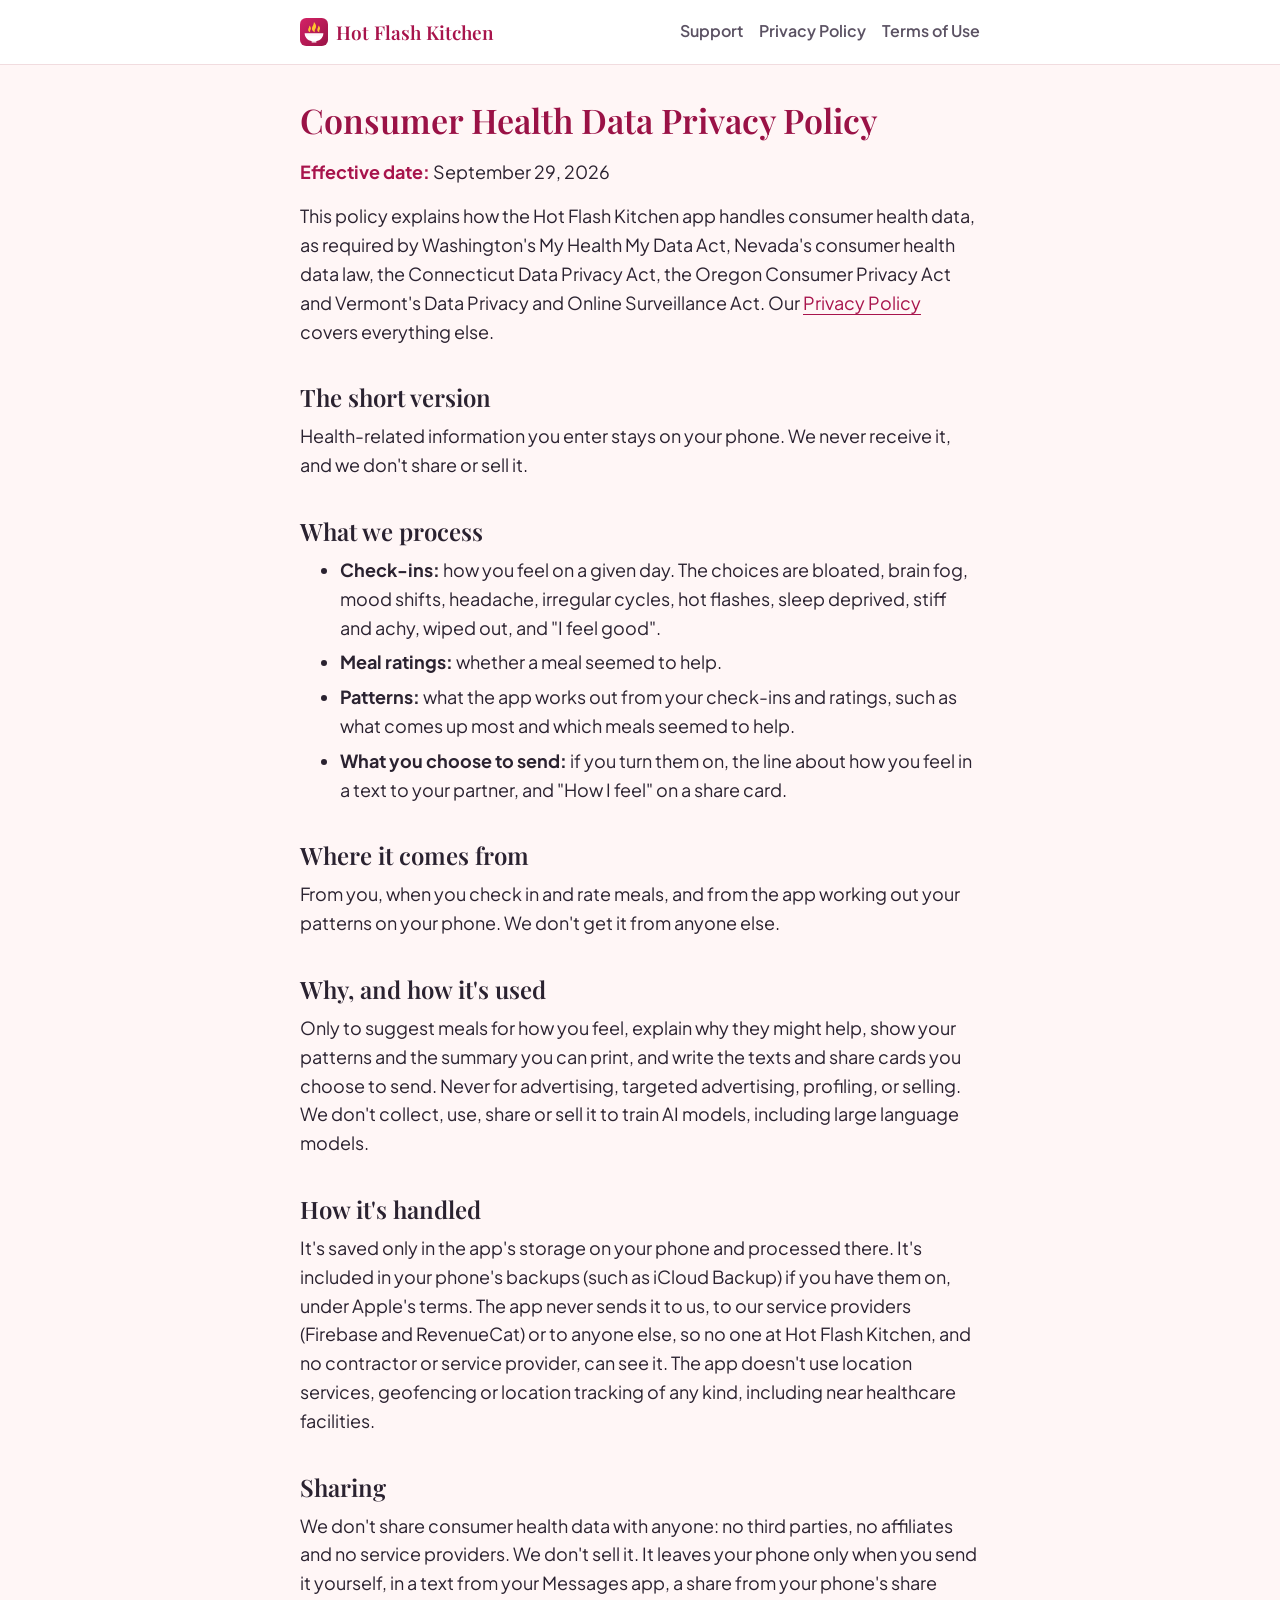
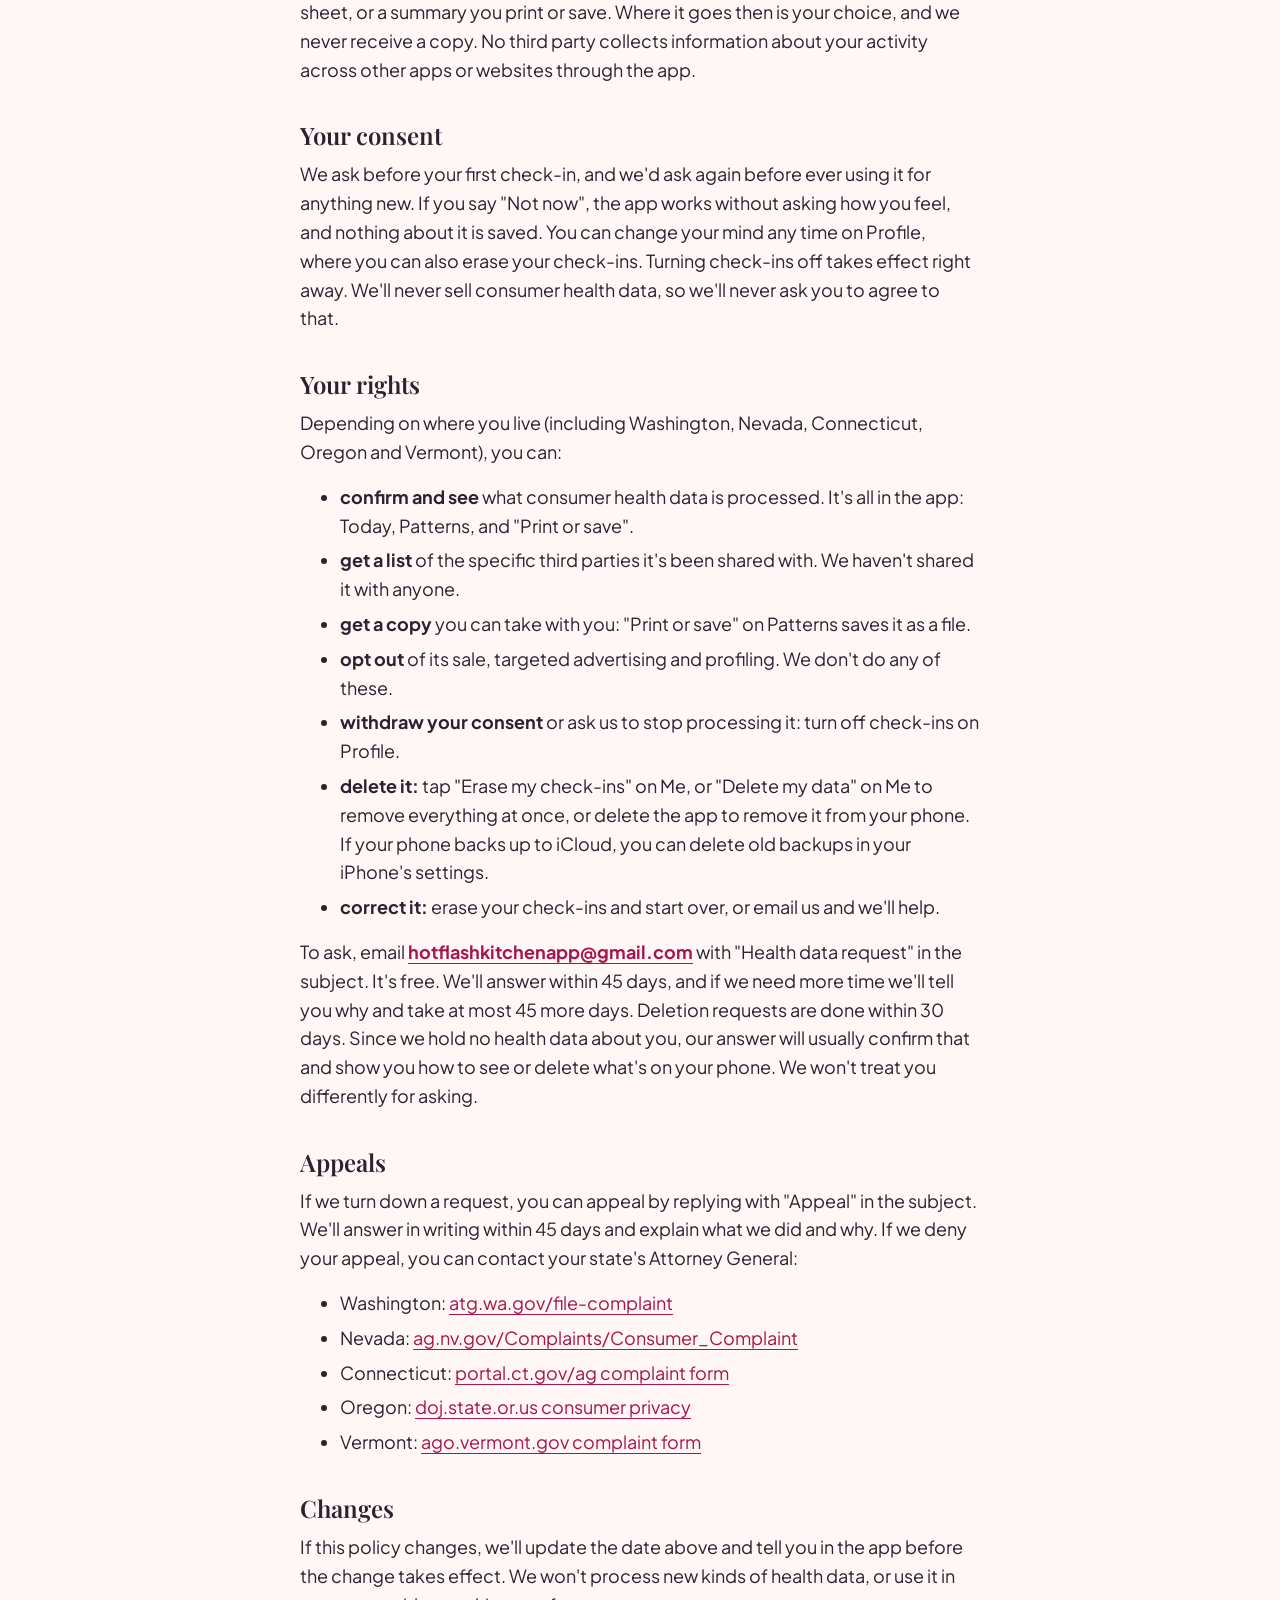
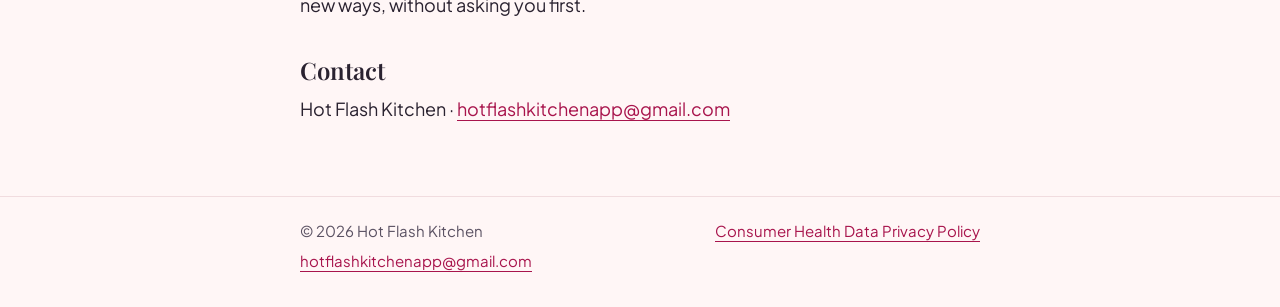
==== consumer-health-data/index.html @ 40b597d4 "Follow buttons: YouTube (@HotFlashKitchen) added on the notify page, and a "Follow along" row (TikTo" ====
<!doctype html>
<html lang="en">
<head>
<meta charset="utf-8">
<meta name="viewport" content="width=device-width, initial-scale=1">
<title>Consumer Health Data Privacy Policy · Hot Flash Kitchen</title>
<meta name="description" content="Hot Flash Kitchen: food ideas for how you feel today, with Partner Mode.">
<link rel="icon" href="/favicon.svg" type="image/svg+xml">
<link rel="stylesheet" href="/site.css?v=9fe4f8e2">
</head>
<body class="legal">
<header class="top"><div class="top-in"><a class="brand" href="/">Hot Flash Kitchen<i aria-hidden="true"></i></a><nav><a href="/">Support</a><a href="/privacy-policy/">Privacy Policy</a><a href="/terms-of-use/">Terms of Use</a></nav></div></header>
<main class="page">
<h1>Consumer Health Data Privacy Policy</h1>
<p><strong>Effective date:</strong> September 29, 2026</p>
<p>This policy explains how the Hot Flash Kitchen app handles consumer health data, as required by
Washington&#39;s My Health My Data Act, Nevada&#39;s consumer health data law, the Connecticut Data Privacy
Act, the Oregon Consumer Privacy Act and Vermont&#39;s Data Privacy and Online Surveillance Act. Our <a href="/privacy-policy/">Privacy Policy</a> covers everything else.</p>
<h2>The short version</h2>
<p>Health-related information you enter stays on your phone. We never receive it, and we don&#39;t share or
sell it.</p>
<h2>What we process</h2>
<ul>
<li><strong>Check-ins:</strong> how you feel on a given day. The choices are bloated, brain fog, mood shifts,
headache, irregular cycles, hot flashes, sleep deprived, stiff and achy, wiped out, and &quot;I feel
good&quot;.</li>
<li><strong>Meal ratings:</strong> whether a meal seemed to help.</li>
<li><strong>Patterns:</strong> what the app works out from your check-ins and ratings, such as what comes up most and
which meals seemed to help.</li>
<li><strong>What you choose to send:</strong> if you turn them on, the line about how you feel in a text to your
partner, and &quot;How I feel&quot; on a share card.</li>
</ul>
<h2>Where it comes from</h2>
<p>From you, when you check in and rate meals, and from the app working out your patterns on your phone.
We don&#39;t get it from anyone else.</p>
<h2>Why, and how it&#39;s used</h2>
<p>Only to suggest meals for how you feel, explain why they might help, show your patterns and the
summary you can print, and write the texts and share cards you choose to send. Never for advertising,
targeted advertising, profiling, or selling. We don&#39;t collect, use, share or sell it to train AI
models, including large language models.</p>
<h2>How it&#39;s handled</h2>
<p>It&#39;s saved only in the app&#39;s storage on your phone and processed there. It&#39;s included in your phone&#39;s
backups (such as iCloud Backup) if you have them on, under Apple&#39;s terms. The app never sends it to
us, to our service providers (Firebase and RevenueCat) or to anyone else, so no one at Hot Flash
Kitchen, and no contractor or service provider, can see it. The app doesn&#39;t use location services,
geofencing or location tracking of any kind, including near healthcare facilities.</p>
<h2>Sharing</h2>
<p>We don&#39;t share consumer health data with anyone: no third parties, no affiliates and no service
providers. We don&#39;t sell it. It leaves your phone only when you send it yourself, in a text from your
Messages app, a share from your phone&#39;s share sheet, or a summary you print or save. Where it goes
then is your choice, and we never receive a copy. No third party collects information about your
activity across other apps or websites through the app.</p>
<h2>Your consent</h2>
<p>We ask before your first check-in, and we&#39;d ask again before ever using it for anything new. If you
say &quot;Not now&quot;, the app works without asking how you feel, and nothing about it is saved. You can
change your mind any time on Profile, where you can also erase your check-ins. Turning check-ins off
takes effect right away. We&#39;ll never sell consumer health data, so we&#39;ll never ask you to agree to
that.</p>
<h2>Your rights</h2>
<p>Depending on where you live (including Washington, Nevada, Connecticut, Oregon and Vermont), you can:</p>
<ul>
<li><strong>confirm and see</strong> what consumer health data is processed. It&#39;s all in the app: Today, Patterns,
and &quot;Print or save&quot;.</li>
<li><strong>get a list</strong> of the specific third parties it&#39;s been shared with. We haven&#39;t shared it with
anyone.</li>
<li><strong>get a copy</strong> you can take with you: &quot;Print or save&quot; on Patterns saves it as a file.</li>
<li><strong>opt out</strong> of its sale, targeted advertising and profiling. We don&#39;t do any of these.</li>
<li><strong>withdraw your consent</strong> or ask us to stop processing it: turn off check-ins on Profile.</li>
<li><strong>delete it:</strong> tap &quot;Erase my check-ins&quot; on Me, or &quot;Delete my data&quot; on Me to remove everything at
once, or delete the app to remove it from your phone.
If your phone backs up to iCloud, you can delete old backups in your iPhone&#39;s settings.</li>
<li><strong>correct it:</strong> erase your check-ins and start over, or email us and we&#39;ll help.</li>
</ul>
<p>To ask, email <strong><a href="mailto:hotflashkitchenapp@gmail.com">hotflashkitchenapp@gmail.com</a></strong> with &quot;Health data request&quot; in the subject. It&#39;s free.
We&#39;ll answer within 45 days, and if we need more time we&#39;ll tell you why and take at most 45 more
days. Deletion requests are done within 30 days. Since we hold no health data about you, our answer
will usually confirm that and show you how to see or delete what&#39;s on your phone. We won&#39;t treat you
differently for asking.</p>
<h2>Appeals</h2>
<p>If we turn down a request, you can appeal by replying with &quot;Appeal&quot; in the subject. We&#39;ll answer in
writing within 45 days and explain what we did and why. If we deny your appeal, you can contact your
state&#39;s Attorney General:</p>
<ul>
<li>Washington: <a href="https://www.atg.wa.gov/file-complaint">atg.wa.gov/file-complaint</a></li>
<li>Nevada: <a href="https://ag.nv.gov/Complaints/Consumer_Complaint/">ag.nv.gov/Complaints/Consumer_Complaint</a></li>
<li>Connecticut: <a href="https://portal.ct.gov/ag/common/complaint-form-landing-page">portal.ct.gov/ag complaint form</a></li>
<li>Oregon: <a href="https://www.doj.state.or.us/consumer-protection/id-theft-data-breaches/privacy/">doj.state.or.us consumer privacy</a></li>
<li>Vermont: <a href="https://ago.vermont.gov/consumer-assistance-program-complaint-form">ago.vermont.gov complaint form</a></li>
</ul>
<h2>Changes</h2>
<p>If this policy changes, we&#39;ll update the date above and tell you in the app before the change takes
effect. We won&#39;t process new kinds of health data, or use it in new ways, without asking you first.</p>
<h2>Contact</h2>
<p>Hot Flash Kitchen · <a href="mailto:hotflashkitchenapp@gmail.com">hotflashkitchenapp@gmail.com</a></p>

</main>
<footer class="foot"><div class="foot-in"><span>© 2026 Hot Flash Kitchen</span><a href="/consumer-health-data/" aria-current="page">Consumer Health Data Privacy Policy</a><a href="mailto:hotflashkitchenapp@gmail.com">hotflashkitchenapp@gmail.com</a></div></footer>
</body>
</html>
---- site.css ----
@font-face{font-family:"Playfair Display";font-style:normal;font-weight:400 900;font-display:swap;src:url(/fonts/playfair-display-latin-ext.woff2) format("woff2");unicode-range:U+0100-02BA,U+02BD-02C5,U+02C7-02CC,U+02CE-02D7,U+02DD-02FF,U+0304,U+0308,U+0329,U+1D00-1DBF,U+1E00-1E9F,U+1EF2-1EFF,U+2020,U+20A0-20AB,U+20AD-20C0,U+2113,U+2C60-2C7F,U+A720-A7FF}
@font-face{font-family:"Playfair Display";font-style:normal;font-weight:400 900;font-display:swap;src:url(/fonts/playfair-display-latin.woff2) format("woff2");unicode-range:U+0000-00FF,U+0131,U+0152-0153,U+02BB-02BC,U+02C6,U+02DA,U+02DC,U+0304,U+0308,U+0329,U+2000-206F,U+20AC,U+2122,U+2191,U+2193,U+2212,U+2215,U+FEFF,U+FFFD}
@font-face{font-family:"Plus Jakarta Sans";font-style:normal;font-weight:400 800;font-display:swap;src:url(/fonts/plus-jakarta-sans-latin-ext.woff2) format("woff2");unicode-range:U+0100-02BA,U+02BD-02C5,U+02C7-02CC,U+02CE-02D7,U+02DD-02FF,U+0304,U+0308,U+0329,U+1D00-1DBF,U+1E00-1E9F,U+1EF2-1EFF,U+2020,U+20A0-20AB,U+20AD-20C0,U+2113,U+2C60-2C7F,U+A720-A7FF}
@font-face{font-family:"Plus Jakarta Sans";font-style:normal;font-weight:400 800;font-display:swap;src:url(/fonts/plus-jakarta-sans-latin.woff2) format("woff2");unicode-range:U+0000-00FF,U+0131,U+0152-0153,U+02BB-02BC,U+02C6,U+02DA,U+02DC,U+0304,U+0308,U+0329,U+2000-206F,U+20AC,U+2122,U+2191,U+2193,U+2212,U+2215,U+FEFF,U+FFFD}
:root{--paper:#FFF6F6;--card:#FFFFFF;--ink:#2A2230;--muted:#5B5263;--edge:#F1DCDF;--main:#C21858;--main-text:#A8144C;--main-soft:#FDE4EC;--head:#9A1246;--sun:#FFC52E;color-scheme:light}
@media (prefers-color-scheme:dark){:root{--paper:#211619;--card:#2D1F24;--ink:#FAF4F6;--muted:#C9BDC8;--edge:#4A3139;--main:#F0507F;--main-text:#FF9DBB;--main-soft:#452331;--head:#FFF3F6;color-scheme:dark}}
*{box-sizing:border-box}
html{-webkit-text-size-adjust:100%}
body{margin:0;background:var(--paper);color:var(--ink);font:18px/1.6 "Plus Jakarta Sans",system-ui,sans-serif}
.top{border-bottom:1px solid var(--edge);background:var(--card)}
.top-in,.page,.foot-in{max-width:720px;margin:0 auto;padding-inline:20px}
.top-in{display:flex;flex-wrap:wrap;align-items:center;justify-content:space-between;gap:10px 20px;padding-block:14px}
.brand{font-family:"Playfair Display",Georgia,serif;font-weight:600;font-size:22px;color:var(--main-text);text-decoration:none}
/* The shared header: the app icon (the warm bowl, /logo.svg) before the name, on every page that uses
   the header (class="brand"), so new pages get it too. Legal pages (body class="legal") show it smaller. */
.brand{display:inline-flex;align-items:center;gap:10px}
.brand::before{content:"";flex:none;width:40px;height:40px;background:url(/logo.svg) center/contain no-repeat}
.brand i{display:none}
.legal .brand{font-size:19px;gap:8px}
.legal .brand::before{width:28px;height:28px}
nav{display:flex;flex-wrap:wrap;gap:6px 16px}
nav a{color:var(--muted);text-decoration:none;font-weight:600;font-size:16px;padding:4px 0;border-bottom:2px solid transparent}
nav a[aria-current]{color:var(--main-text);border-color:var(--main)}
.page{padding-block:36px 56px}
h1,h2,h3{font-family:"Playfair Display",Georgia,serif;font-weight:600;text-wrap:balance}
h1{font-size:34px;line-height:1.15;color:var(--head);margin:0 0 18px}
h2{font-size:24px;line-height:1.25;margin:36px 0 10px}
h3{font-size:20px;margin:26px 0 8px}
p,ul,ol{margin:0 0 16px;max-width:66ch}
li{margin:0 0 6px}
a{color:var(--main-text);text-underline-offset:4px}
strong{font-weight:700}
.page > p:first-of-type strong:first-child{color:var(--main-text)}
table{border-collapse:collapse;margin:0 0 18px;font-size:16px;display:block;overflow-x:auto}
th,td{border:1px solid var(--edge);padding:8px 10px;text-align:left;vertical-align:top}
code{font-size:.9em;background:var(--main-soft);padding:1px 5px;border-radius:6px}
.foot{border-top:1px solid var(--edge);color:var(--muted);font-size:15px}
.foot-in{padding-block:22px 34px;display:flex;flex-wrap:wrap;gap:6px 18px;justify-content:space-between}
.signup{margin:8px 0 24px;max-width:560px}
.signup label{display:block;font-weight:600;margin:0 0 8px}
.signup-row{display:flex;flex-wrap:wrap;gap:10px}
.signup input{flex:1 1 240px;min-height:54px;padding:0 16px;font:inherit;color:var(--ink);background:var(--card);border:1px solid var(--edge);border-radius:14px}
.signup button{min-height:54px;padding:0 24px;font:600 17px "Plus Jakarta Sans",system-ui,sans-serif;color:#fff;background:var(--main);border:0;border-radius:14px;cursor:pointer}
@media (prefers-color-scheme:dark){.signup button{color:#2A0714}}
.fine{font-size:15px;color:var(--muted)}
/* The launch box: the line, about a subheading's size, with the button centered under it. */
.launch{background:var(--main-soft);border-radius:18px;padding:28px 24px;margin:0 0 28px;display:flex;flex-direction:column;align-items:center;gap:18px;text-align:center}
.launch p{margin:0;max-width:none;font-family:"Playfair Display",Georgia,serif;font-weight:600;font-size:24px;line-height:1.25;color:var(--head)}
.launch p strong{color:inherit;font-weight:600}
.launch .btn{font-size:20px;min-width:280px}
/* Actions are buttons, not underlined links (the app's rule): large, filled, in the brand color,
   the full width of a phone. .btn-row lays them two by two on wider screens (four follow buttons, Oct 10). */
.btn{display:inline-flex;align-items:center;justify-content:center;min-height:56px;padding:0 28px;border-radius:14px;background:var(--main);color:#fff;font:600 18px "Plus Jakarta Sans",system-ui,sans-serif;text-decoration:none;text-align:center}
.btn:hover{filter:brightness(1.06)}
.btn:focus-visible{outline:3px solid var(--main-text);outline-offset:3px}
@media (prefers-color-scheme:dark){.btn{color:#2A0714}}
.btn-row{display:grid;grid-template-columns:repeat(2,minmax(0,1fr));gap:12px;margin:8px 0 28px;max-width:720px}
.btn-row .btn{padding:0 12px;white-space:nowrap}
@media (max-width:600px){.btn{width:100%}.btn-row{grid-template-columns:1fr}}
/* The mission line, as a quote under the logo (Oct 7). */
.mission{margin:0 0 28px;padding:4px 0 4px 18px;border-left:4px solid var(--main)}
.mission p{margin:0;max-width:none;font-family:"Playfair Display",Georgia,serif;font-style:italic;font-weight:500;font-size:24px;line-height:1.35;color:var(--head)}
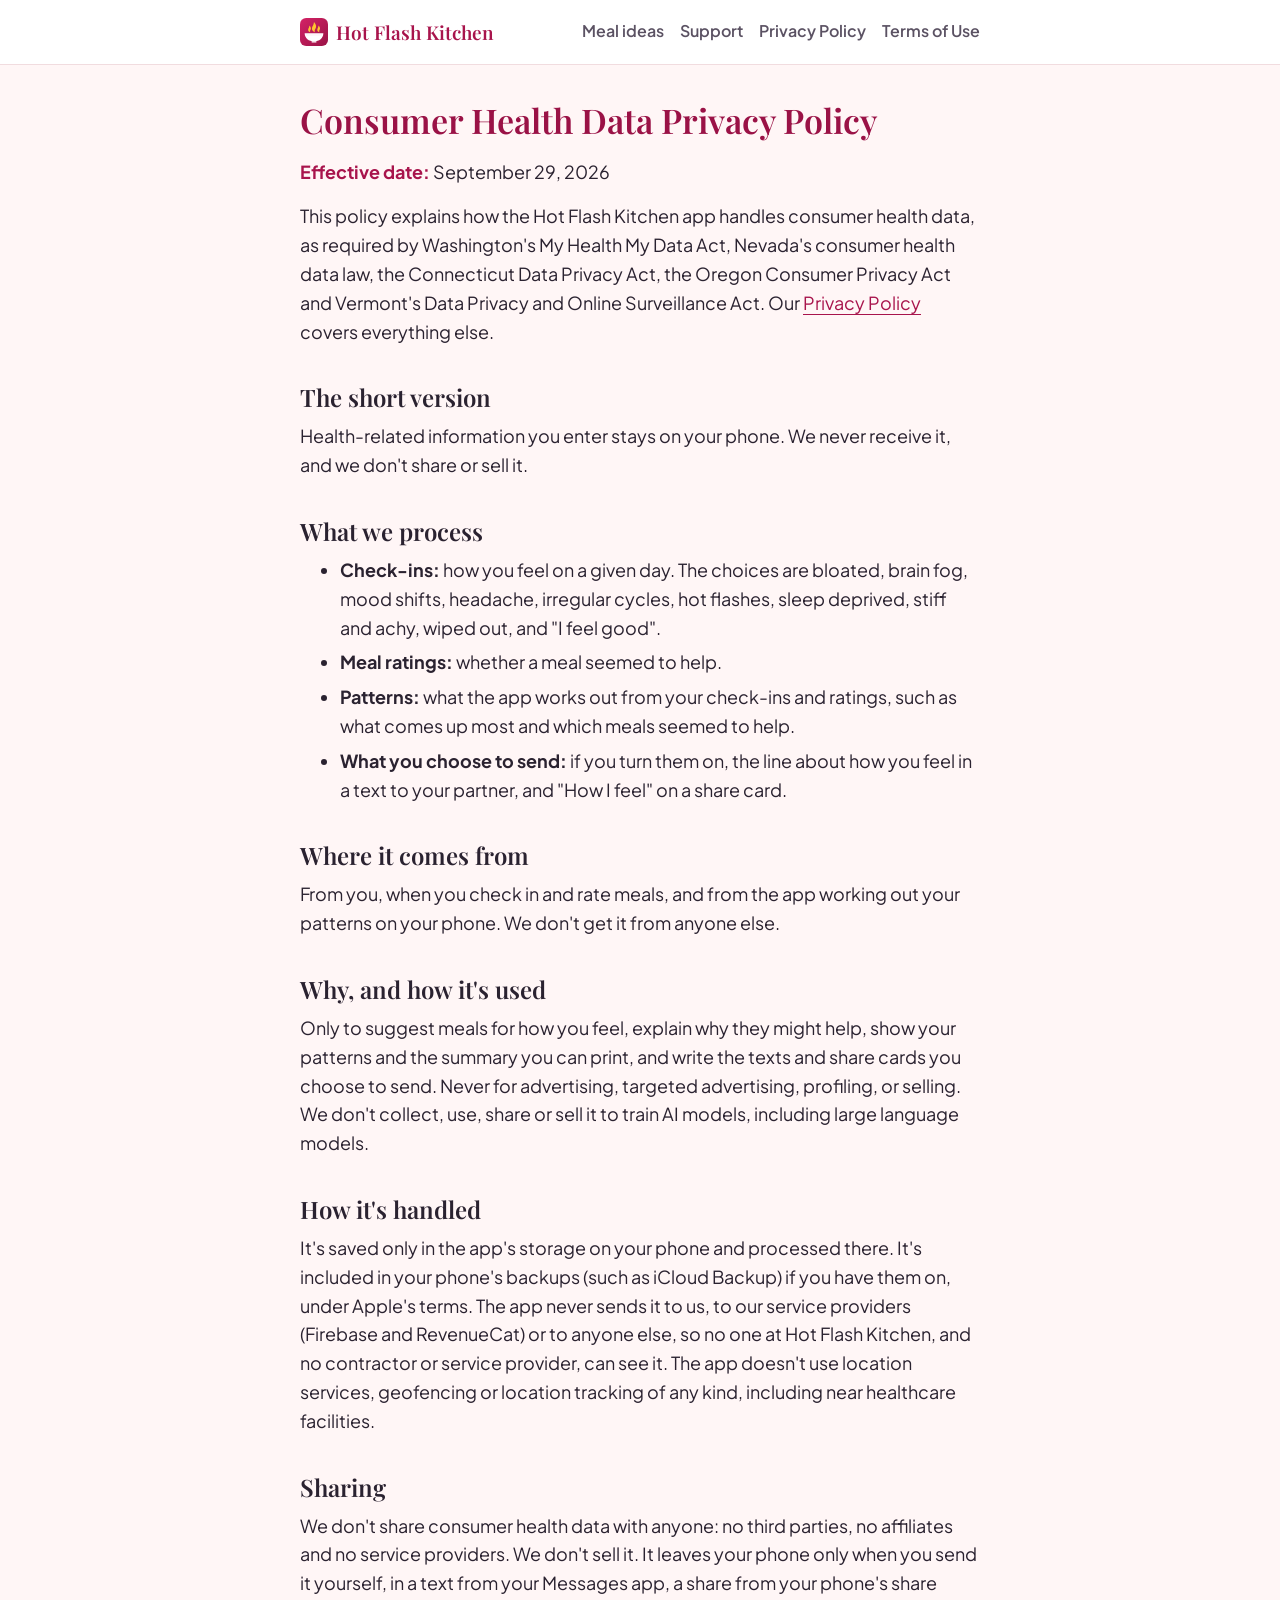
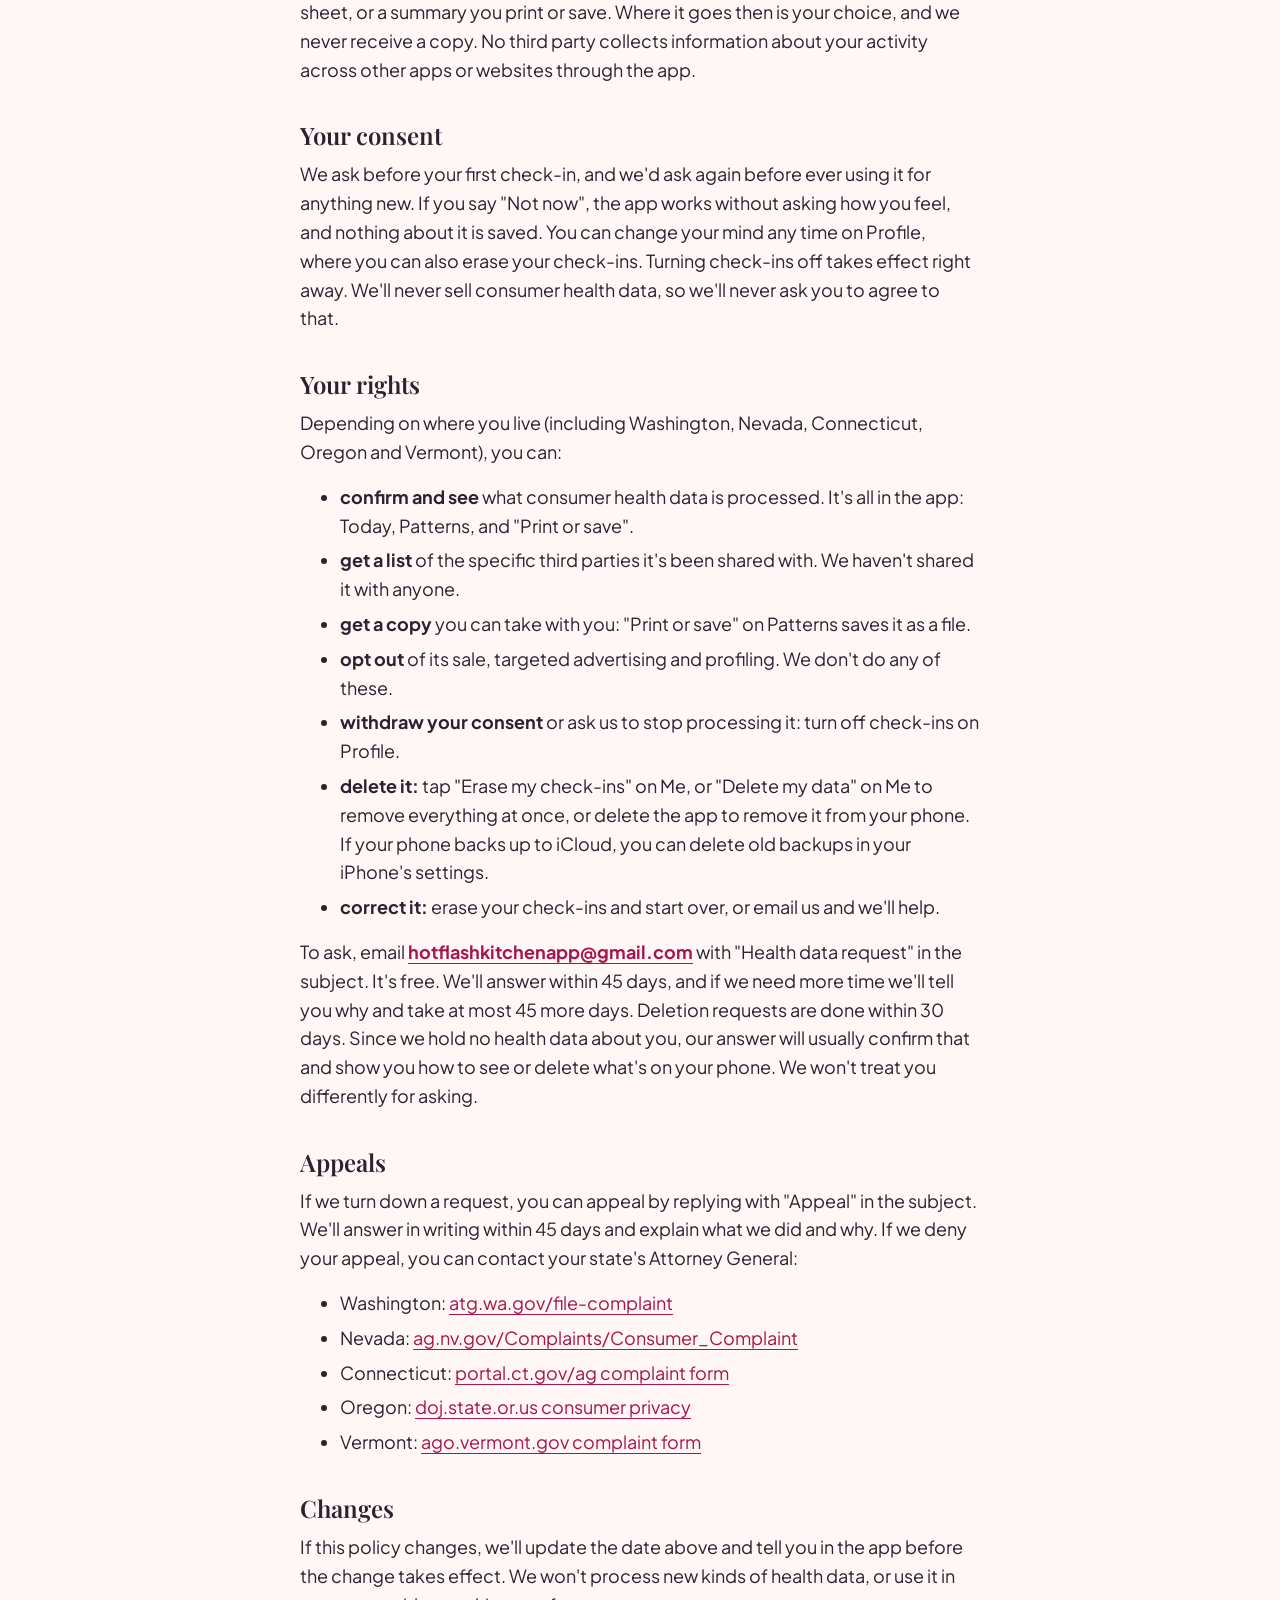
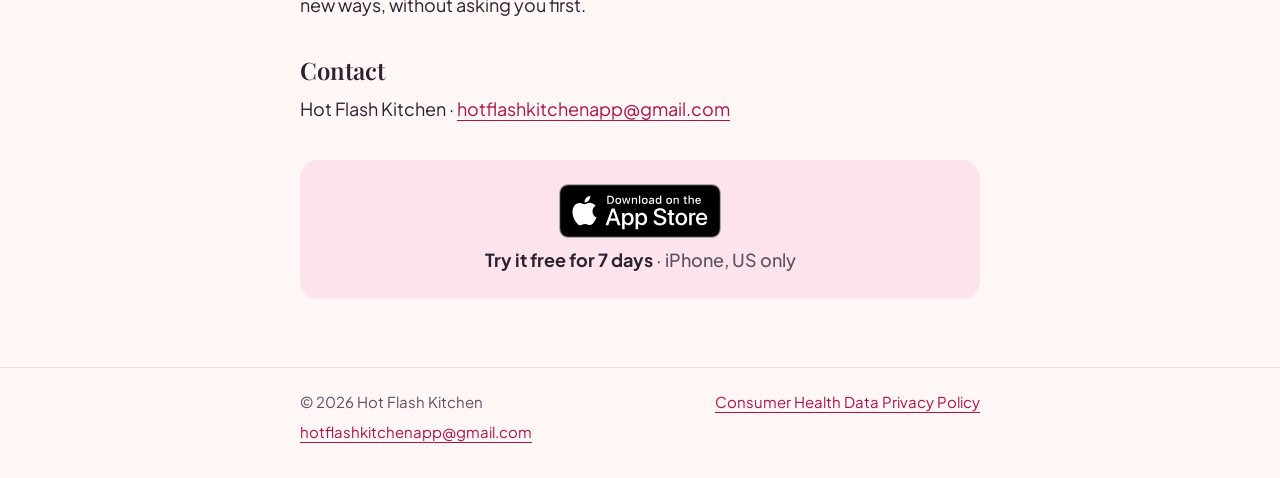
==== commit c3849535: "The home page for downloads and search, six meal idea pages, Support at /support/, a badge with its " ====
--- a/consumer-health-data/index.html
+++ b/consumer-health-data/index.html
@@ -3,13 +3,29 @@
 <head>
 <meta charset="utf-8">
 <meta name="viewport" content="width=device-width, initial-scale=1">
-<title>Consumer Health Data Privacy Policy · Hot Flash Kitchen</title>
-<meta name="description" content="Hot Flash Kitchen: food ideas for how you feel today, with Partner Mode.">
+<title>Consumer Health Data Privacy Policy | Hot Flash Kitchen</title>
+<meta name="description" content="Hot Flash Kitchen's Consumer Health Data Privacy Policy: what the perimenopause meal ideas app collects, why, and your rights.">
+<link rel="canonical" href="https://hotflashkitchen.github.io/consumer-health-data/">
+<meta name="apple-itunes-app" content="app-id=6818412629">
+<meta property="og:type" content="website">
+<meta property="og:site_name" content="Hot Flash Kitchen">
+<meta property="og:title" content="Consumer Health Data Privacy Policy | Hot Flash Kitchen">
+<meta property="og:description" content="Hot Flash Kitchen's Consumer Health Data Privacy Policy: what the perimenopause meal ideas app collects, why, and your rights.">
+<meta property="og:url" content="https://hotflashkitchen.github.io/consumer-health-data/">
+<meta property="og:image" content="https://hotflashkitchen.github.io/img/share.jpg">
+<meta property="og:image:width" content="1200">
+<meta property="og:image:height" content="630">
+<meta property="og:image:alt" content="Hot Flash Kitchen: perimenopause meal ideas for how you feel">
+<meta name="twitter:card" content="summary_large_image">
+<meta name="twitter:title" content="Consumer Health Data Privacy Policy | Hot Flash Kitchen">
+<meta name="twitter:description" content="Hot Flash Kitchen's Consumer Health Data Privacy Policy: what the perimenopause meal ideas app collects, why, and your rights.">
+<meta name="twitter:image" content="https://hotflashkitchen.github.io/img/share.jpg">
 <link rel="icon" href="/favicon.svg" type="image/svg+xml">
-<link rel="stylesheet" href="/site.css?v=9fe4f8e2">
+<link rel="apple-touch-icon" href="/apple-touch-icon.png">
+<link rel="stylesheet" href="/site.css?v=ade4cac2">
 </head>
 <body class="legal">
-<header class="top"><div class="top-in"><a class="brand" href="/">Hot Flash Kitchen<i aria-hidden="true"></i></a><nav><a href="/">Support</a><a href="/privacy-policy/">Privacy Policy</a><a href="/terms-of-use/">Terms of Use</a></nav></div></header>
+<header class="top"><div class="top-in"><a class="brand" href="/">Hot Flash Kitchen<i aria-hidden="true"></i></a><nav><a href="/meal-ideas/">Meal ideas</a><a href="/support/">Support</a><a href="/privacy-policy/">Privacy Policy</a><a href="/terms-of-use/">Terms of Use</a></nav></div></header>
 <main class="page">
 <h1>Consumer Health Data Privacy Policy</h1>
 <p><strong>Effective date:</strong> September 29, 2026</p>
@@ -92,7 +108,7 @@
 effect. We won&#39;t process new kinds of health data, or use it in new ways, without asking you first.</p>
 <h2>Contact</h2>
 <p>Hot Flash Kitchen · <a href="mailto:hotflashkitchenapp@gmail.com">hotflashkitchenapp@gmail.com</a></p>
-
+<div class="cta cta-bottom"><a class="store-badge" href="https://apps.apple.com/app/apple-store/id6818412629?pt=129544938&ct=website-health-data&mt=8"><img src="/app-store-badge.svg" alt="Get Hot Flash Kitchen on the App Store" height="54"></a><p class="cta-line">Try it free for 7 days<span> · iPhone, US only</span></p></div>
 </main>
 <footer class="foot"><div class="foot-in"><span>© 2026 Hot Flash Kitchen</span><a href="/consumer-health-data/" aria-current="page">Consumer Health Data Privacy Policy</a><a href="mailto:hotflashkitchenapp@gmail.com">hotflashkitchenapp@gmail.com</a></div></footer>
 </body>
--- a/site.css
+++ b/site.css
@@ -48,6 +48,18 @@
 .launch p{margin:0;max-width:none;font-family:"Playfair Display",Georgia,serif;font-weight:600;font-size:24px;line-height:1.25;color:var(--head)}
 .launch p strong{color:inherit;font-weight:600}
 .launch .btn{font-size:20px;min-width:280px}
+/* From the release: the app icon and Apple's official badge side by side, both links to the App Store. The badge is
+   only scaled (54px tall, over Apple's 40px minimum), with more than a quarter of its height clear around it. */
+.store-links{display:flex;flex-wrap:wrap;align-items:center;justify-content:center;gap:24px}
+.store-links a{display:block;line-height:0;border-radius:18px}
+.store-links a:focus-visible{outline:3px solid var(--main-text);outline-offset:4px}
+.store-icon img{width:80px;height:80px;border-radius:18px}
+.store-badge img{height:54px;width:auto}
+/* "Tap the icon to get the app." right under the icon and badge (Nov 3): plain sans, readable, in the ink color. */
+.launch p.tap{margin:-4px 0 0;font-family:"Plus Jakarta Sans",system-ui,sans-serif;font-weight:600;font-size:17px;line-height:1.45;color:var(--ink)}
+.launch p.tap + p.android{margin-top:-12px}
+/* The small Android line under the badge (from the release; no date). */
+.launch p.android{margin:-6px 0 0;font-family:"Plus Jakarta Sans",system-ui,sans-serif;font-weight:500;font-size:16px;line-height:1.45;color:var(--muted)}
 /* Actions are buttons, not underlined links (the app's rule): large, filled, in the brand color,
    the full width of a phone. .btn-row lays them two by two on wider screens (four follow buttons, Oct 10). */
 .btn{display:inline-flex;align-items:center;justify-content:center;min-height:56px;padding:0 28px;border-radius:14px;background:var(--main);color:#fff;font:600 18px "Plus Jakarta Sans",system-ui,sans-serif;text-decoration:none;text-align:center}
@@ -60,3 +72,32 @@
 /* The mission line, as a quote under the logo (Oct 7). */
 .mission{margin:0 0 28px;padding:4px 0 4px 18px;border-left:4px solid var(--main)}
 .mission p{margin:0;max-width:none;font-family:"Playfair Display",Georgia,serif;font-style:italic;font-weight:500;font-size:24px;line-height:1.35;color:var(--head)}
+/* Nov 15 (the owner): the home page's hero, the call to action on every page, How it works, the meal ideas. On a phone the
+   headline, the offer line and Apple's badge sit above the fold; the photo follows. */
+img{max-width:100%;height:auto}
+.hero{display:grid;gap:22px;align-items:center;margin:0 0 30px}
+@media (min-width:760px){.hero{grid-template-columns:1.15fr .85fr;gap:36px}}
+.hero h1{font-size:34px;margin:0 0 12px}
+@media (min-width:760px){.hero h1{font-size:44px}}
+.offer{font-weight:700;font-size:19px;line-height:1.45;color:var(--main-text);margin:0 0 16px;max-width:none}
+.hero-img{width:100%;max-width:400px;justify-self:center;border-radius:24px}
+.cta{display:flex;flex-direction:column;align-items:flex-start;gap:8px;margin:0 0 24px}
+.cta-bottom{align-items:center;text-align:center;background:var(--main-soft);border-radius:18px;padding:24px 20px;margin:36px 0 12px}
+.cta .store-badge{display:inline-block;line-height:0;border-radius:10px}
+.cta .store-badge:focus-visible{outline:3px solid var(--main-text);outline-offset:4px}
+.cta .store-badge img{height:54px;width:auto}
+.cta-line{margin:0;font-weight:700;font-size:18px;color:var(--ink);max-width:none}
+.cta-line span{font-weight:500;color:var(--muted)}
+.how{padding-left:24px}
+.how li{margin:0 0 10px}
+.meal-grid{display:grid;grid-template-columns:repeat(2,minmax(0,1fr));gap:14px;margin:12px 0 18px}
+@media (min-width:760px){.meal-grid{grid-template-columns:repeat(3,minmax(0,1fr))}}
+.meal-card{display:flex;flex-direction:column;gap:2px;text-decoration:none;color:var(--ink);background:var(--card);border:1px solid var(--edge);border-radius:16px;overflow:hidden}
+.meal-card:focus-visible{outline:3px solid var(--main-text);outline-offset:3px}
+.meal-card img{width:100%;aspect-ratio:4/5;object-fit:cover}
+.meal-name{font-weight:700;font-size:16px;line-height:1.3;padding:8px 12px 0}
+.meal-meta{font-size:16px;color:var(--muted);padding:0 12px 12px}
+.meal-photo{width:100%;max-width:520px;border-radius:20px;display:block;margin:0 0 18px}
+.facts{list-style:none;padding:0}
+.crumb{margin:0 0 8px;font-size:16px}
+.help{text-align:center;max-width:none}
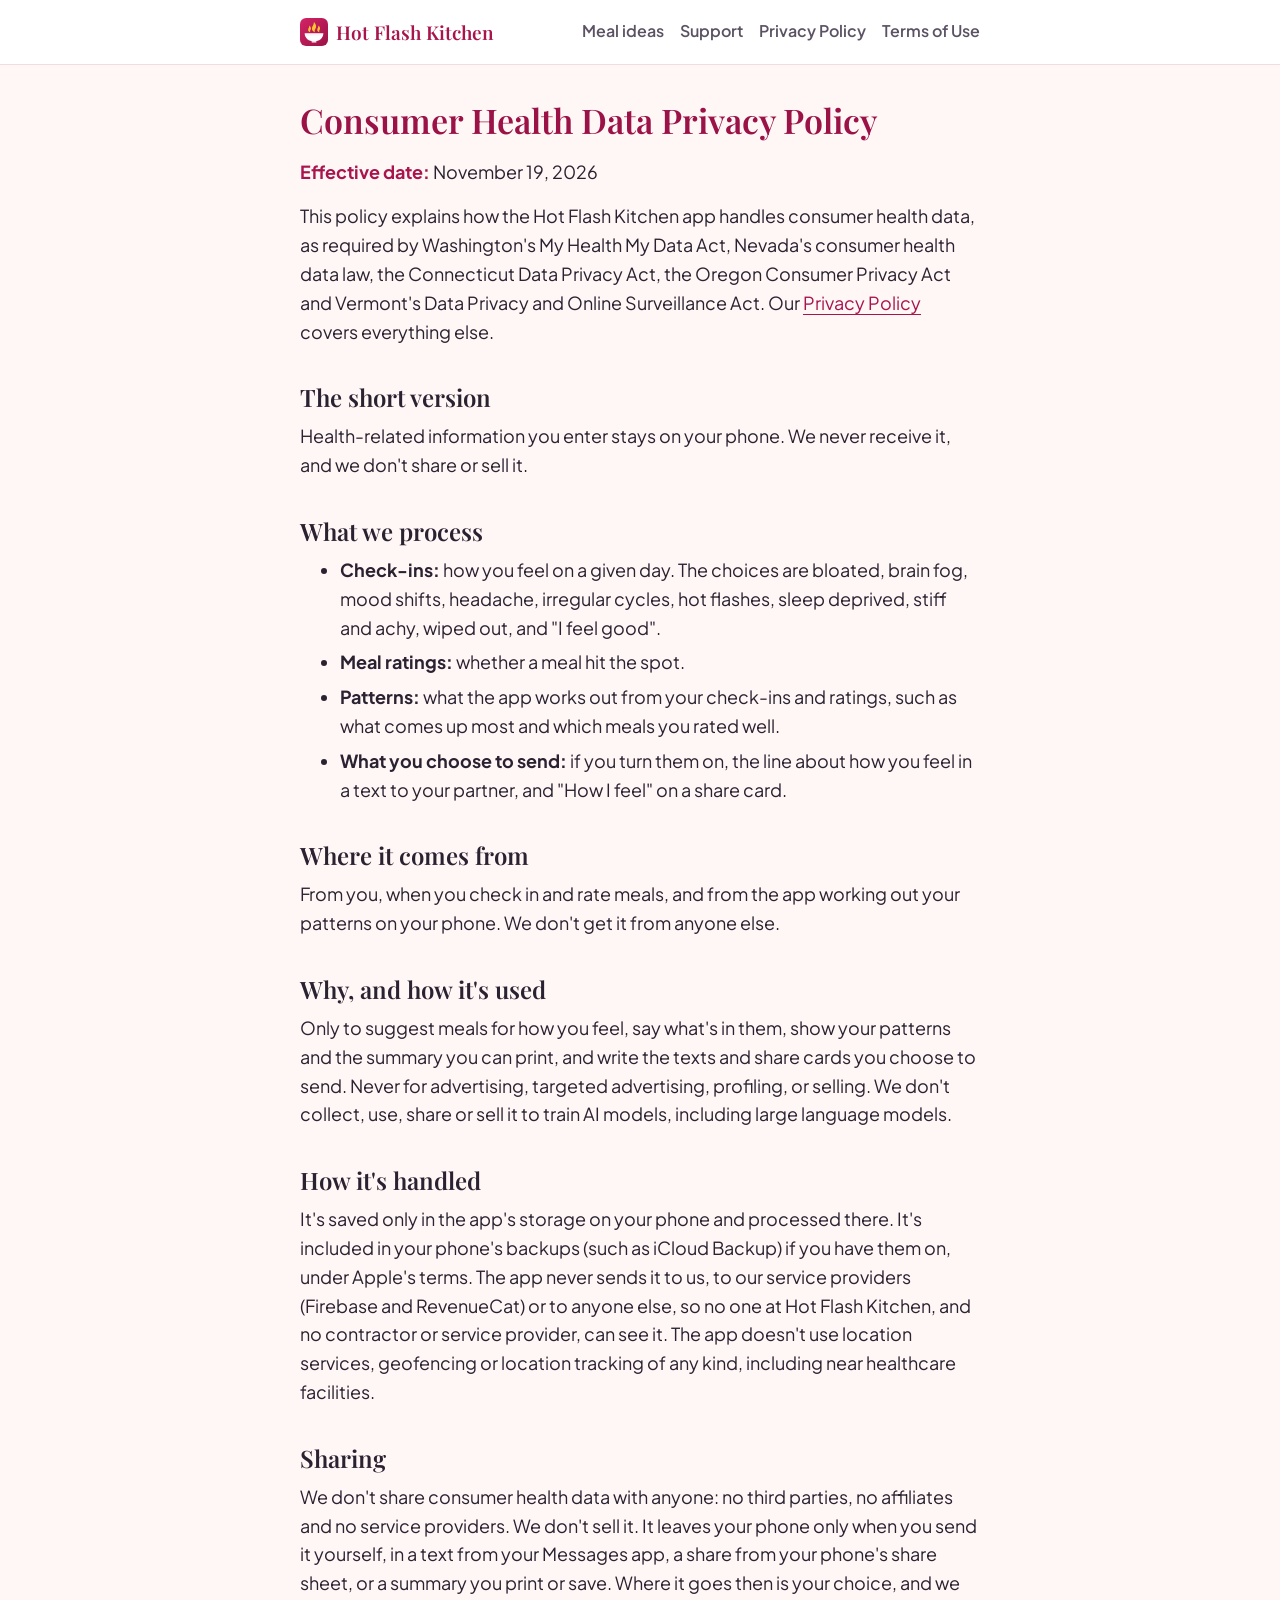
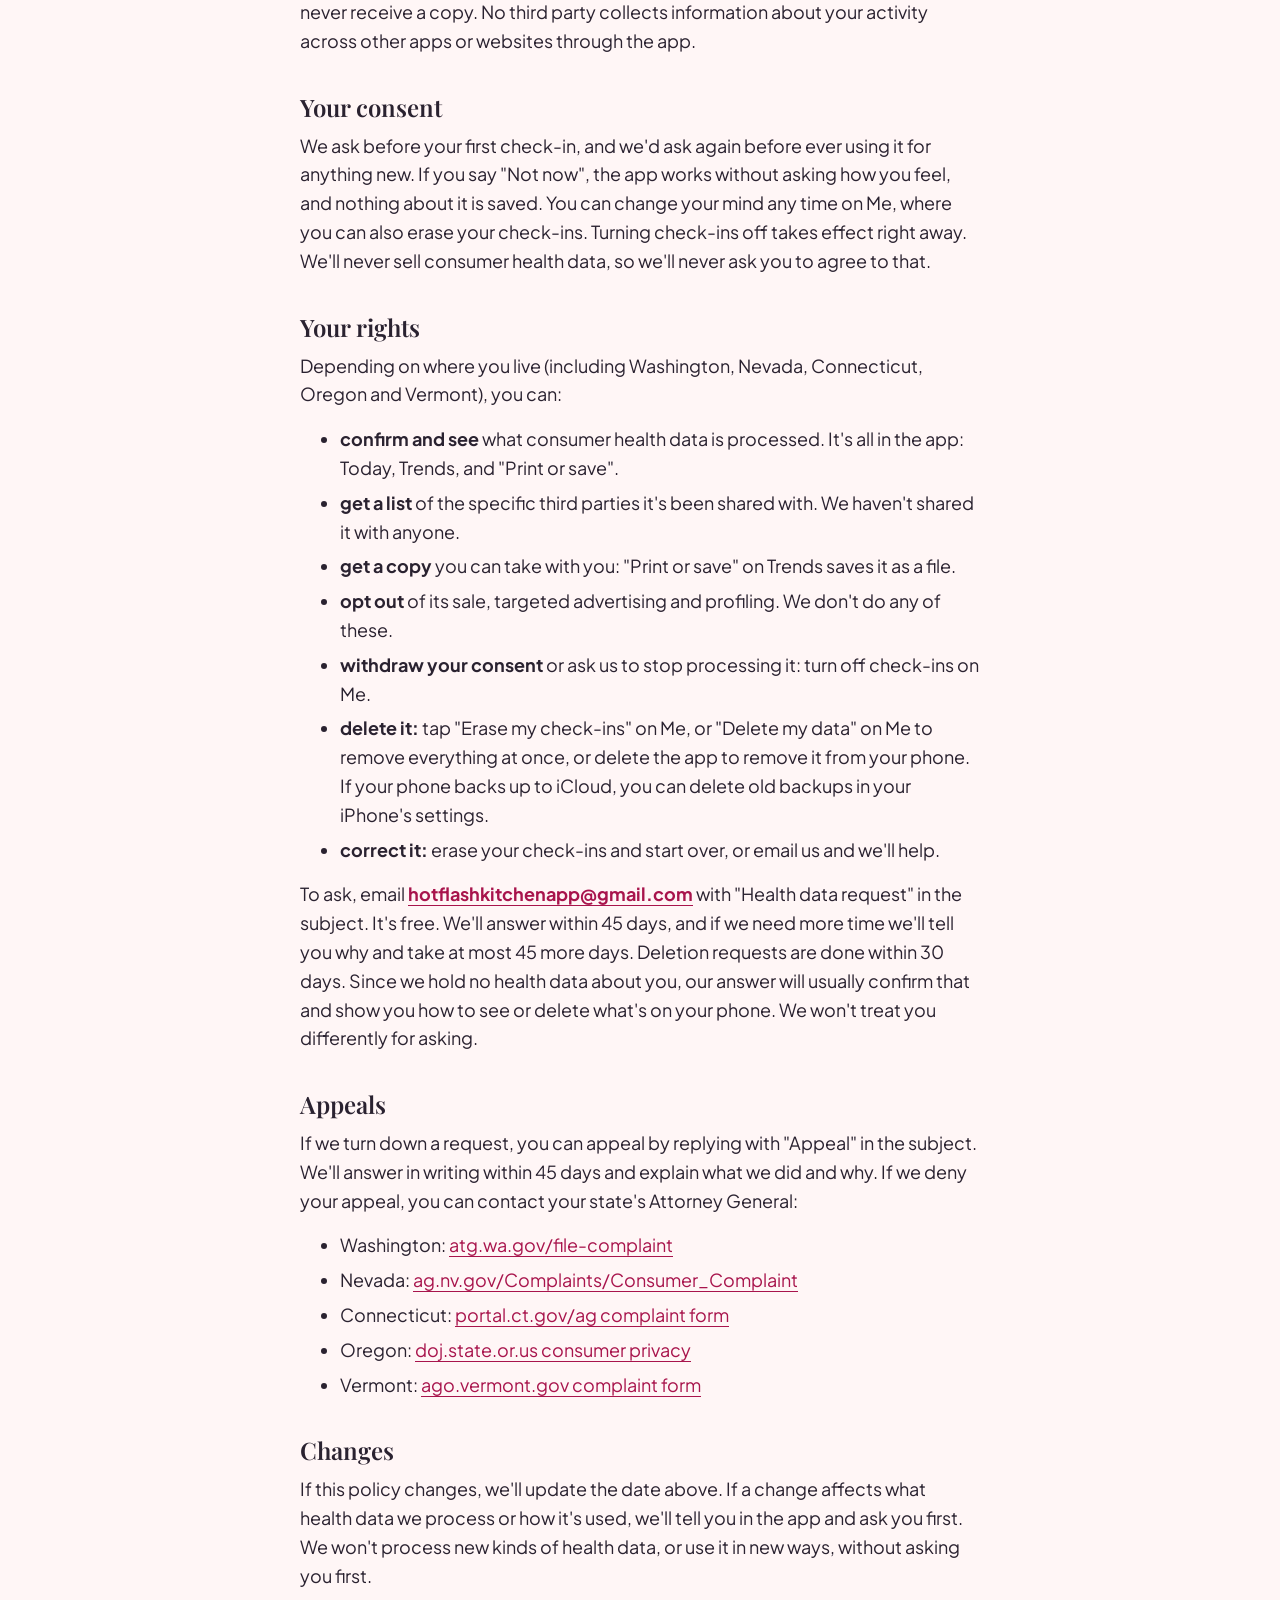
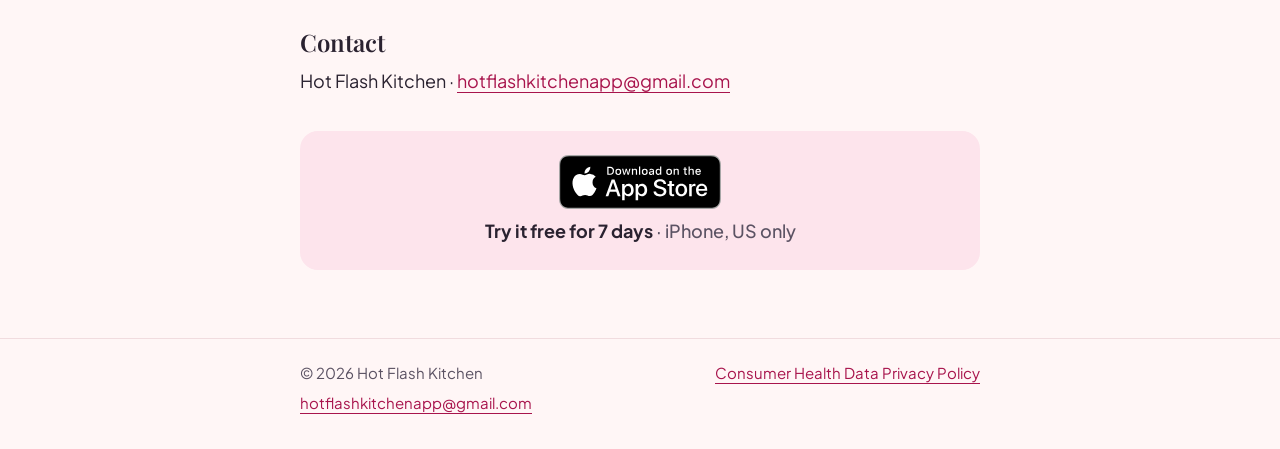
==== commit c6d591cd: "Consumer Health Data Privacy Policy updated for 1.0.7 (effective November 19, 2026) Co-Authored-By: " ====
--- a/consumer-health-data/index.html
+++ b/consumer-health-data/index.html
@@ -22,13 +22,13 @@
 <meta name="twitter:image" content="https://hotflashkitchen.github.io/img/share.jpg">
 <link rel="icon" href="/favicon.svg" type="image/svg+xml">
 <link rel="apple-touch-icon" href="/apple-touch-icon.png">
-<link rel="stylesheet" href="/site.css?v=ade4cac2">
+<link rel="stylesheet" href="/site.css?v=a00f2766">
 </head>
 <body class="legal">
 <header class="top"><div class="top-in"><a class="brand" href="/">Hot Flash Kitchen<i aria-hidden="true"></i></a><nav><a href="/meal-ideas/">Meal ideas</a><a href="/support/">Support</a><a href="/privacy-policy/">Privacy Policy</a><a href="/terms-of-use/">Terms of Use</a></nav></div></header>
 <main class="page">
 <h1>Consumer Health Data Privacy Policy</h1>
-<p><strong>Effective date:</strong> September 29, 2026</p>
+<p><strong>Effective date:</strong> November 19, 2026</p>
 <p>This policy explains how the Hot Flash Kitchen app handles consumer health data, as required by
 Washington&#39;s My Health My Data Act, Nevada&#39;s consumer health data law, the Connecticut Data Privacy
 Act, the Oregon Consumer Privacy Act and Vermont&#39;s Data Privacy and Online Surveillance Act. Our <a href="/privacy-policy/">Privacy Policy</a> covers everything else.</p>
@@ -40,9 +40,9 @@
 <li><strong>Check-ins:</strong> how you feel on a given day. The choices are bloated, brain fog, mood shifts,
 headache, irregular cycles, hot flashes, sleep deprived, stiff and achy, wiped out, and &quot;I feel
 good&quot;.</li>
-<li><strong>Meal ratings:</strong> whether a meal seemed to help.</li>
+<li><strong>Meal ratings:</strong> whether a meal hit the spot.</li>
 <li><strong>Patterns:</strong> what the app works out from your check-ins and ratings, such as what comes up most and
-which meals seemed to help.</li>
+which meals you rated well.</li>
 <li><strong>What you choose to send:</strong> if you turn them on, the line about how you feel in a text to your
 partner, and &quot;How I feel&quot; on a share card.</li>
 </ul>
@@ -50,7 +50,7 @@
 <p>From you, when you check in and rate meals, and from the app working out your patterns on your phone.
 We don&#39;t get it from anyone else.</p>
 <h2>Why, and how it&#39;s used</h2>
-<p>Only to suggest meals for how you feel, explain why they might help, show your patterns and the
+<p>Only to suggest meals for how you feel, say what&#39;s in them, show your patterns and the
 summary you can print, and write the texts and share cards you choose to send. Never for advertising,
 targeted advertising, profiling, or selling. We don&#39;t collect, use, share or sell it to train AI
 models, including large language models.</p>
@@ -69,19 +69,19 @@
 <h2>Your consent</h2>
 <p>We ask before your first check-in, and we&#39;d ask again before ever using it for anything new. If you
 say &quot;Not now&quot;, the app works without asking how you feel, and nothing about it is saved. You can
-change your mind any time on Profile, where you can also erase your check-ins. Turning check-ins off
+change your mind any time on Me, where you can also erase your check-ins. Turning check-ins off
 takes effect right away. We&#39;ll never sell consumer health data, so we&#39;ll never ask you to agree to
 that.</p>
 <h2>Your rights</h2>
 <p>Depending on where you live (including Washington, Nevada, Connecticut, Oregon and Vermont), you can:</p>
 <ul>
-<li><strong>confirm and see</strong> what consumer health data is processed. It&#39;s all in the app: Today, Patterns,
+<li><strong>confirm and see</strong> what consumer health data is processed. It&#39;s all in the app: Today, Trends,
 and &quot;Print or save&quot;.</li>
 <li><strong>get a list</strong> of the specific third parties it&#39;s been shared with. We haven&#39;t shared it with
 anyone.</li>
-<li><strong>get a copy</strong> you can take with you: &quot;Print or save&quot; on Patterns saves it as a file.</li>
+<li><strong>get a copy</strong> you can take with you: &quot;Print or save&quot; on Trends saves it as a file.</li>
 <li><strong>opt out</strong> of its sale, targeted advertising and profiling. We don&#39;t do any of these.</li>
-<li><strong>withdraw your consent</strong> or ask us to stop processing it: turn off check-ins on Profile.</li>
+<li><strong>withdraw your consent</strong> or ask us to stop processing it: turn off check-ins on Me.</li>
 <li><strong>delete it:</strong> tap &quot;Erase my check-ins&quot; on Me, or &quot;Delete my data&quot; on Me to remove everything at
 once, or delete the app to remove it from your phone.
 If your phone backs up to iCloud, you can delete old backups in your iPhone&#39;s settings.</li>
@@ -104,8 +104,9 @@
 <li>Vermont: <a href="https://ago.vermont.gov/consumer-assistance-program-complaint-form">ago.vermont.gov complaint form</a></li>
 </ul>
 <h2>Changes</h2>
-<p>If this policy changes, we&#39;ll update the date above and tell you in the app before the change takes
-effect. We won&#39;t process new kinds of health data, or use it in new ways, without asking you first.</p>
+<p>If this policy changes, we&#39;ll update the date above. If a change affects what health data we process or
+how it&#39;s used, we&#39;ll tell you in the app and ask you first. We won&#39;t process new kinds of health data, or
+use it in new ways, without asking you first.</p>
 <h2>Contact</h2>
 <p>Hot Flash Kitchen · <a href="mailto:hotflashkitchenapp@gmail.com">hotflashkitchenapp@gmail.com</a></p>
 <div class="cta cta-bottom"><a class="store-badge" href="https://apps.apple.com/app/apple-store/id6818412629?pt=129544938&ct=website-health-data&mt=8"><img src="/app-store-badge.svg" alt="Get Hot Flash Kitchen on the App Store" height="54"></a><p class="cta-line">Try it free for 7 days<span> · iPhone, US only</span></p></div>
--- a/site.css
+++ b/site.css
@@ -79,6 +79,7 @@
 @media (min-width:760px){.hero{grid-template-columns:1.15fr .85fr;gap:36px}}
 .hero h1{font-size:34px;margin:0 0 12px}
 @media (min-width:760px){.hero h1{font-size:44px}}
+.tagline{margin:0 0 12px;max-width:none;font-family:"Playfair Display",Georgia,serif;font-style:italic;font-weight:500;font-size:21px;line-height:1.35;color:var(--head)}
 .offer{font-weight:700;font-size:19px;line-height:1.45;color:var(--main-text);margin:0 0 16px;max-width:none}
 .hero-img{width:100%;max-width:400px;justify-self:center;border-radius:24px}
 .cta{display:flex;flex-direction:column;align-items:flex-start;gap:8px;margin:0 0 24px}
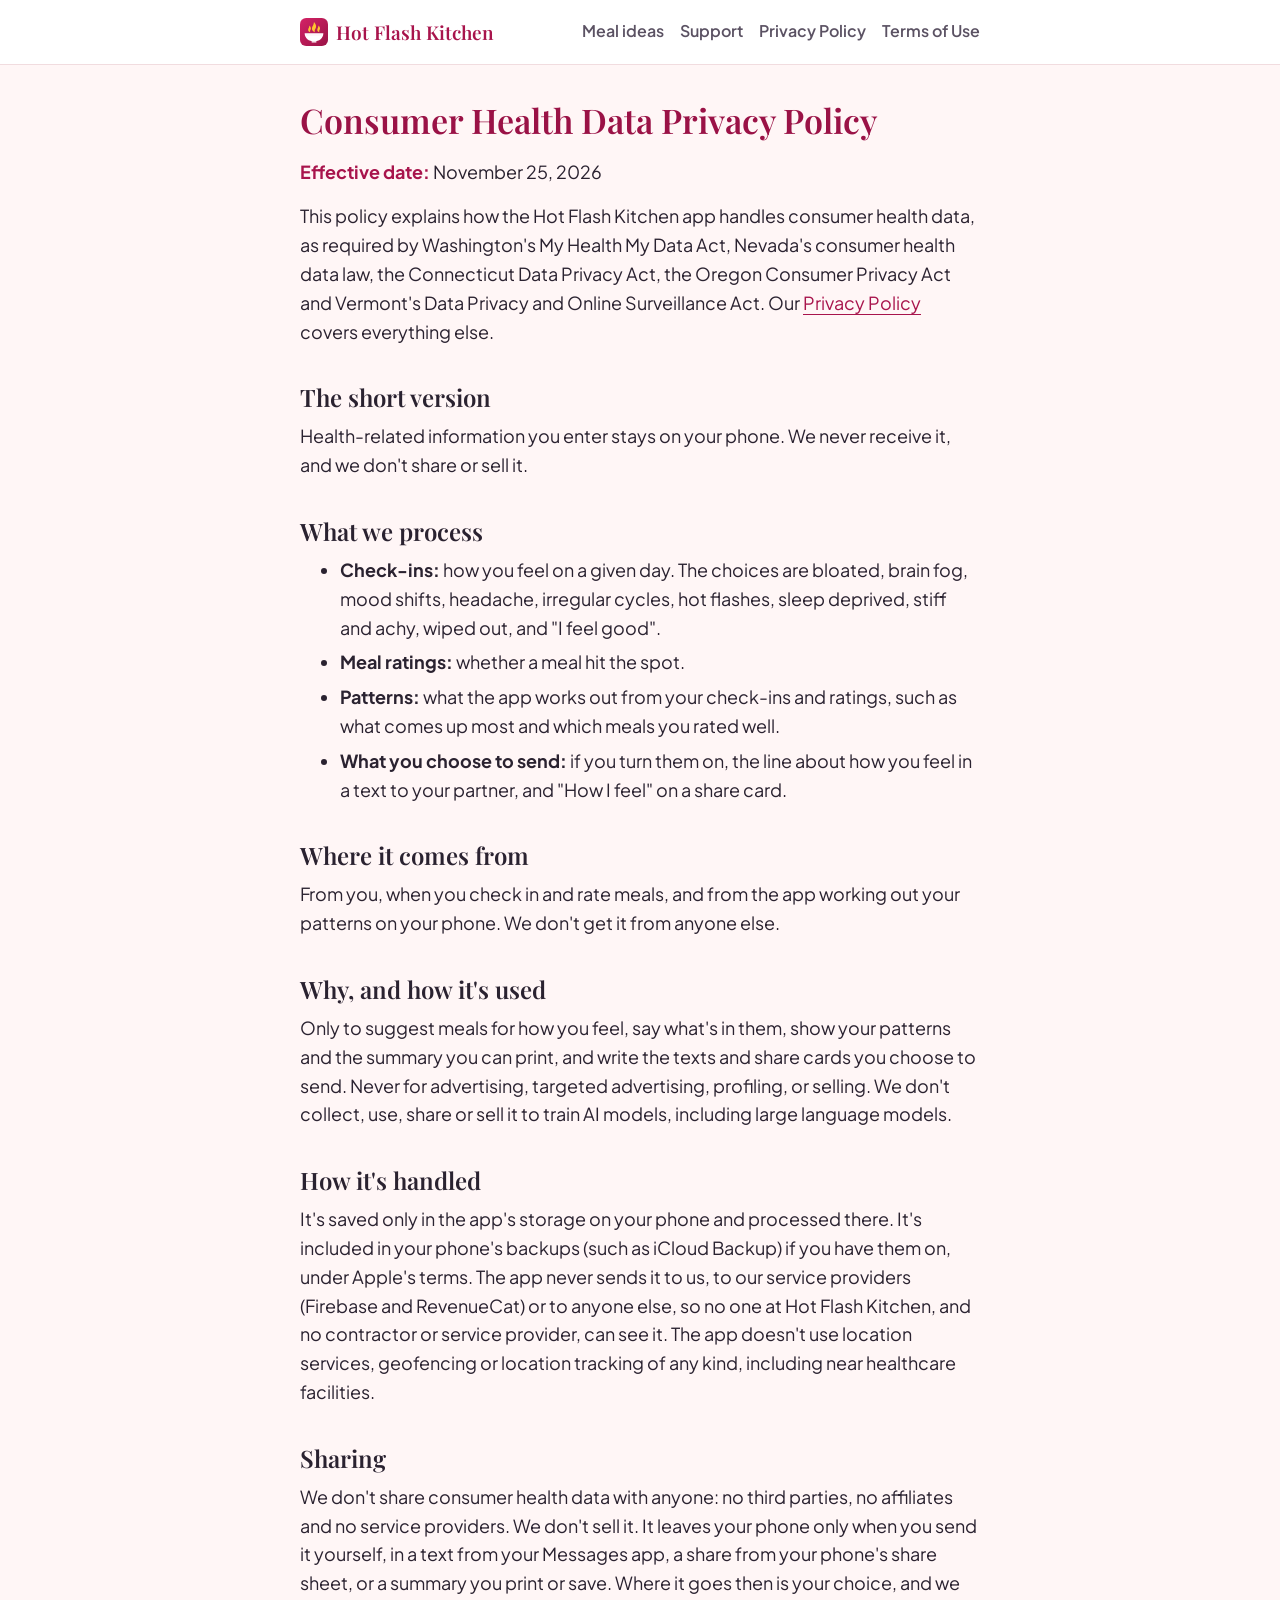
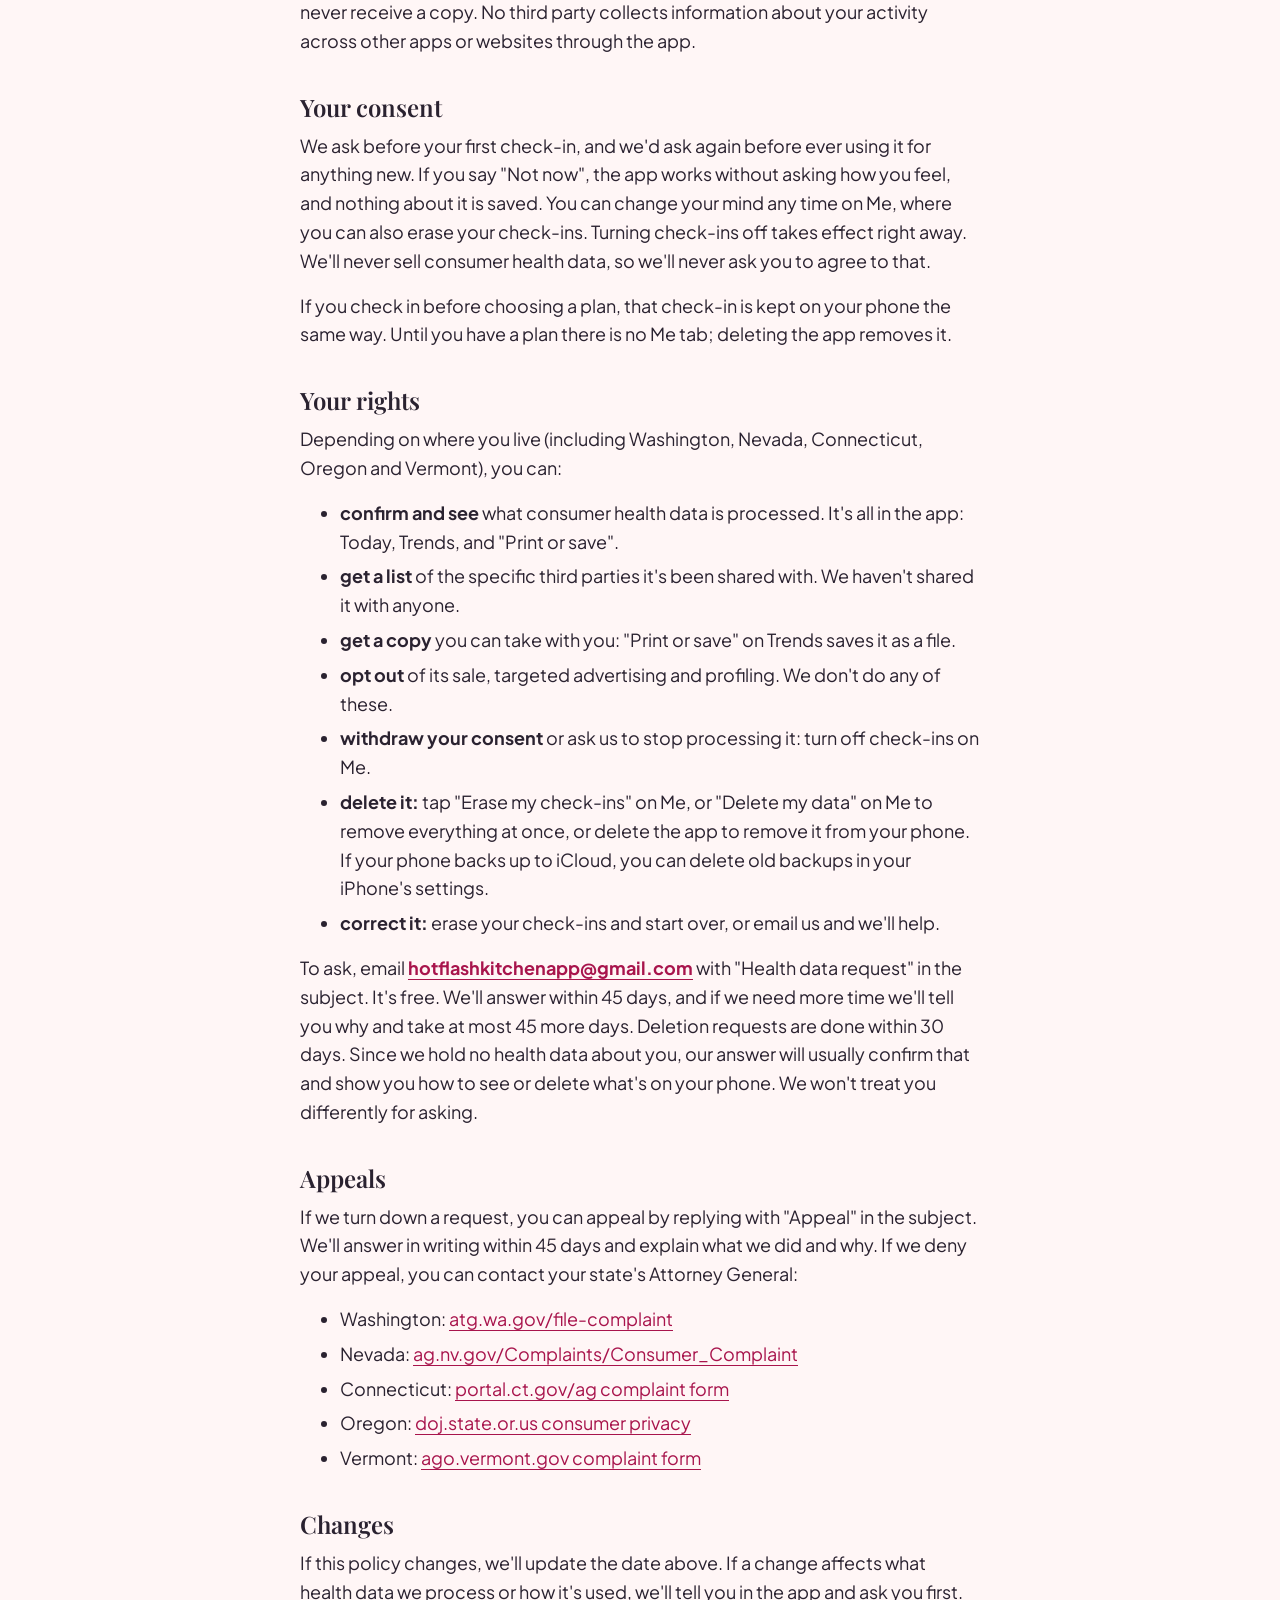
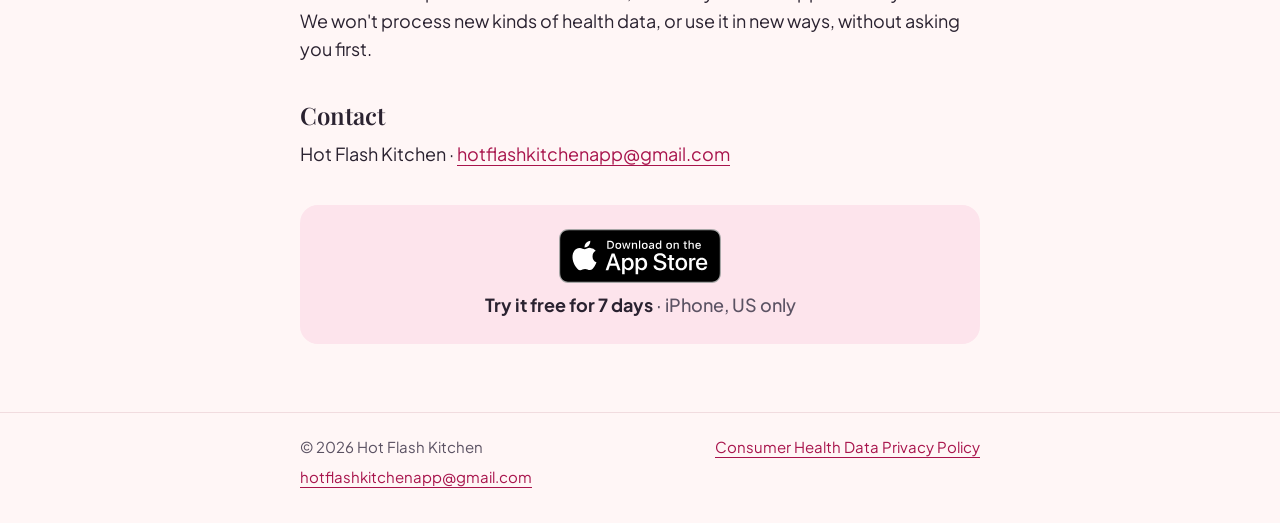
==== commit 6c6e1e72: "Privacy policy for 1.0.9, effective November 25, 2026: published on the owner's word ("publish the p" ====
--- a/consumer-health-data/index.html
+++ b/consumer-health-data/index.html
@@ -28,7 +28,7 @@
 <header class="top"><div class="top-in"><a class="brand" href="/">Hot Flash Kitchen<i aria-hidden="true"></i></a><nav><a href="/meal-ideas/">Meal ideas</a><a href="/support/">Support</a><a href="/privacy-policy/">Privacy Policy</a><a href="/terms-of-use/">Terms of Use</a></nav></div></header>
 <main class="page">
 <h1>Consumer Health Data Privacy Policy</h1>
-<p><strong>Effective date:</strong> November 19, 2026</p>
+<p><strong>Effective date:</strong> November 25, 2026</p>
 <p>This policy explains how the Hot Flash Kitchen app handles consumer health data, as required by
 Washington&#39;s My Health My Data Act, Nevada&#39;s consumer health data law, the Connecticut Data Privacy
 Act, the Oregon Consumer Privacy Act and Vermont&#39;s Data Privacy and Online Surveillance Act. Our <a href="/privacy-policy/">Privacy Policy</a> covers everything else.</p>
@@ -72,6 +72,8 @@
 change your mind any time on Me, where you can also erase your check-ins. Turning check-ins off
 takes effect right away. We&#39;ll never sell consumer health data, so we&#39;ll never ask you to agree to
 that.</p>
+<p>If you check in before choosing a plan, that check-in is kept on your phone the same way. Until you have a
+plan there is no Me tab; deleting the app removes it.</p>
 <h2>Your rights</h2>
 <p>Depending on where you live (including Washington, Nevada, Connecticut, Oregon and Vermont), you can:</p>
 <ul>
